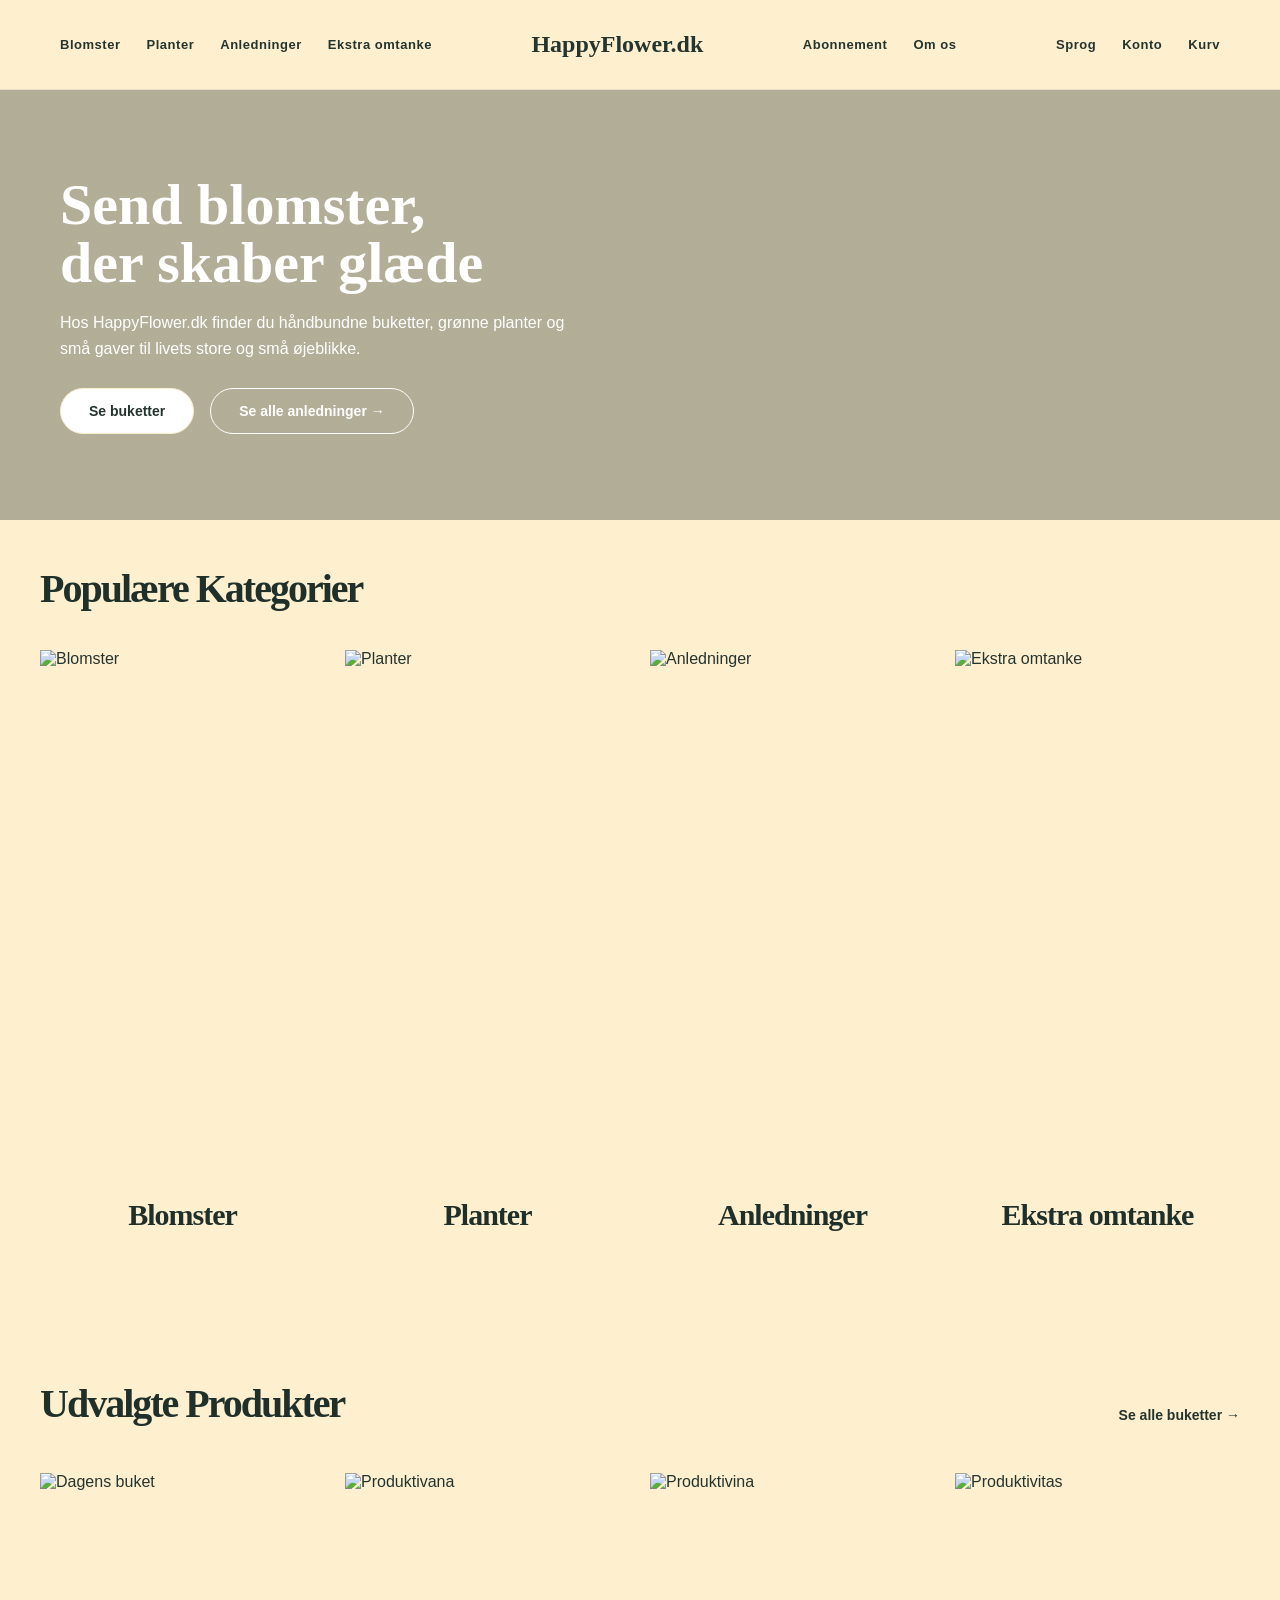
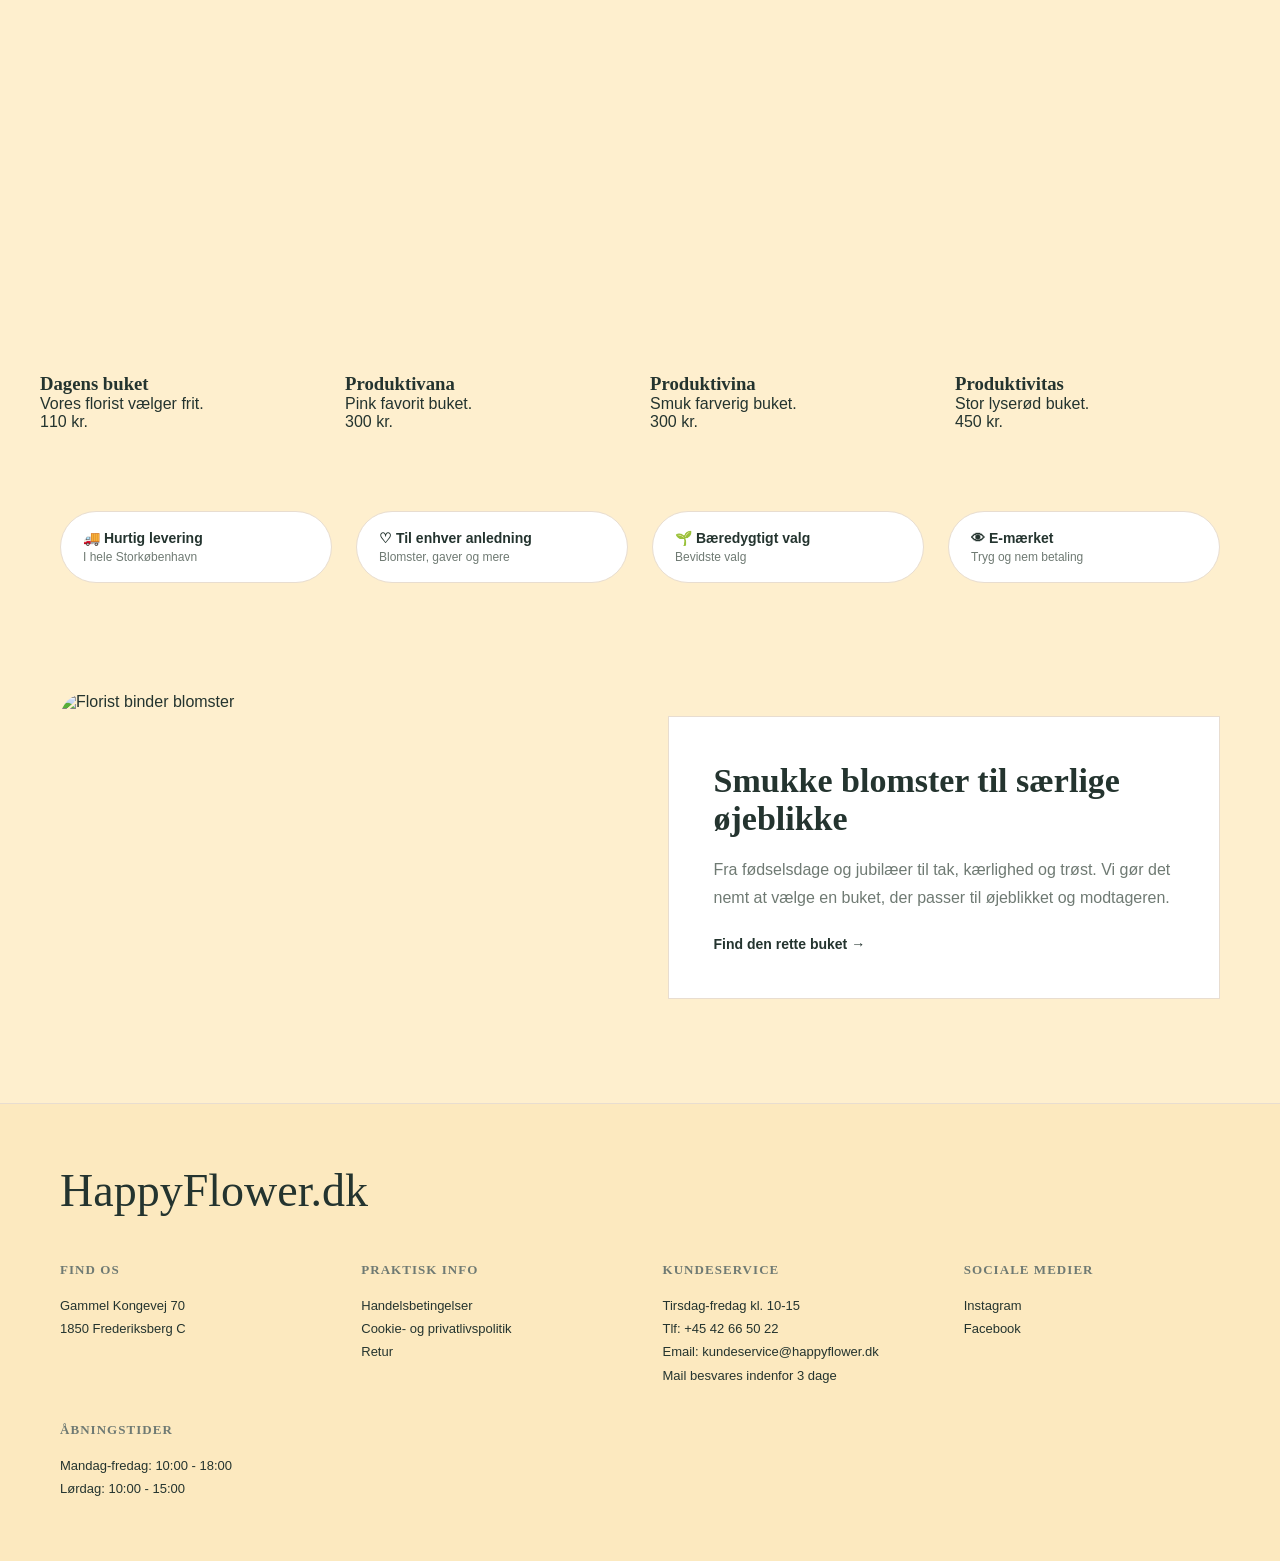
==== index.html @ df23d701 "Add files via upload" ====
<!doctype html>
<html lang="da">
  <head>
    <meta charset="UTF-8" />
    <meta name="viewport" content="width=device-width, initial-scale=1.0" />
    <title>Happyflower</title>
    <link rel="stylesheet" href="css/index.css" />
  </head>

  <body>
    <header class="site-header">
      <nav class="navigation-left">
        <a href="blomster.html" class="blomster">Blomster</a>
        <a href="#" class="nav-link">Planter</a>
        <a href="#" class="nav-link">Anledninger</a>
        <a href="#" class="nav-link">Ekstra omtanke</a>
      </nav>

      <div class="logo">HappyFlower.dk</div>

      <nav class="navigation-right">
        <a href="#" class="nav-link">Abonnement</a>
        <a href="#" class="nav-link">Om os</a>
      </nav>

      <div class="header-icons">
        <span class="icon">Sprog</span>
        <span class="icon">Konto</span>
        <span class="icon">Kurv</span>
      </div>
    </header>

    <main class="main-content">
      <section class="hero-section">
        <div class="hero-content">
          <h1>Send blomster,<br />der skaber glæde</h1>
          <p>Hos HappyFlower.dk finder du håndbundne buketter, grønne planter og små gaver til livets store og små øjeblikke.</p>

          <div class="hero-buttons">
            <a href="blomster.html" class="primary-button">Se buketter</a>
            <a href="anledninger.html" class="secondary-button">Se alle anledninger →</a>
          </div>
        </div>
      </section>

      <section class="categories-section">
        <h2 class="section-title">Populære Kategorier</h2>

        <div class="categories-grid">
          <a href="blomster.html" class="category-card">
            <img src="images¨/buket1.png" alt="Blomster" />
            <h3>Blomster</h3>
          </a>

          <a href="planter.html" class="category-card">
            <img src="images¨/plante.png" alt="Planter" />
            <h3>Planter</h3>
          </a>

          <a href="anledninger.html" class="category-card">
            <img src="images¨/begravelse.png" alt="Anledninger" />
            <h3>Anledninger</h3>
          </a>

          <a href="ekstra-omtanke.html" class="category-card">
            <img src="images¨/kort_6.webp" alt="Ekstra omtanke" />
            <h3>Ekstra omtanke</h3>
          </a>
        </div>
      </section>

      <section class="products-section">
        <div class="section-header">
          <h2 class="section-title">Udvalgte Produkter</h2>
          <a href="blomster.html">Se alle buketter →</a>
        </div>

        <div class="products-grid">
          <article class="product-card">
            <img src="images¨/buket3.png" alt="Dagens buket" />
            <h3>Dagens buket</h3>
            <p>Vores florist vælger frit.</p>
            <p class="price">110 kr.</p>
          </article>

          <article class="product-card">
            <img src="images¨/vin.png" alt="Produktivana" />
            <h3>Produktivana</h3>
            <p>Pink favorit buket.</p>
            <p class="price">300 kr.</p>
          </article>

          <article class="product-card">
            <img src="images¨/pynt2.png" alt="Produktivina" />
            <h3>Produktivina</h3>
            <p>Smuk farverig buket.</p>
            <p class="price">300 kr.</p>
          </article>

          <article class="product-card">
            <img src="images¨/dagensbuket.png" alt="Produktivitas" />
            <h3>Produktivitas</h3>
            <p>Stor lyserød buket.</p>
            <p class="price">450 kr.</p>
          </article>
        </div>
      </section>

      <section class="usp-section">
        <div class="usp-item">🚚 Hurtig levering<br /><span>I hele Storkøbenhavn</span></div>
        <div class="usp-item">♡ Til enhver anledning<br /><span>Blomster, gaver og mere</span></div>
        <div class="usp-item">🌱 Bæredygtigt valg<br /><span>Bevidste valg</span></div>
        <div class="usp-item">👁 E-mærket<br /><span>Tryg og nem betaling</span></div>
      </section>

      <section class="story-section">
        <img src="img/florist.jpg" alt="Florist binder blomster" />

        <div class="story-content">
          <h2>Smukke blomster til særlige øjeblikke</h2>
          <p>Fra fødselsdage og jubilæer til tak, kærlighed og trøst. Vi gør det nemt at vælge en buket, der passer til øjeblikket og modtageren.</p>
          <a href="blomster.html">Find den rette buket →</a>
        </div>
      </section>
    </main>
    <footer class="footer">
      <div class="footer-container">
        <div class="footer-column">
          <h3 class="footer-title">Find os</h3>
          <p>Gammel Kongevej 70</p>
          <p>1850 Frederiksberg C</p>
        </div>

        <div class="footer-column">
          <h3 class="footer-title">Praktisk info</h3>
          <a href="#">Handelsbetingelser</a>
          <a href="#">Cookie- og privatlivspolitik</a>
          <a href="#">Retur</a>
        </div>

        <div class="footer-column">
          <h3 class="footer-title">Kundeservice</h3>
          <p>Tirsdag-fredag kl. 10-15</p>
          <p>Tlf: +45 42 66 50 22</p>
          <p>Email: kundeservice@happyflower.dk</p>
          <p>Mail besvares indenfor 3 dage</p>
        </div>

        <div class="footer-column">
          <h3 class="footer-title">Sociale medier</h3>
          <a href="#">Instagram</a>
          <a href="#">Facebook</a>
        </div>
      </div>

      <div class="opening-hours">
        <h3 class="footer-title">Åbningstider</h3>
        <p>Mandag-fredag: 10:00 - 18:00</p>
        <p>Lørdag: 10:00 - 15:00</p>
      </div>
    </footer>
  </body>
</html>
---- css/index.css ----
:root {
  --eucalyptus: #a9b7a6;
  --peach: #fccdb8;
  --sunbeam: #feefce;
  --ivory: #f6efe4;
  --terracotta: #e9a07e;
  --dusty-rose: #dfa79c;
  --warm-beige: #e8d6b8;
  --olive: #b5b88a;
  --cream: #faf6ef;
  --text: #24342f;
  --muted: #6f7a73;
  --border: #e8ddd0;
}

* {
  box-sizing: border-box;
  margin: 0;
  padding: 0;
}

body {
  font-family: "Lato", Arial, sans-serif;
  background: #feefce;
  color: var(--text);
}

h1,
h2,
h3,
.logo,
.footer::before {
  font-family: "Playfair Display", Georgia, serif;
}

a {
  color: inherit;
  text-decoration: none;
}

img {
  width: 100%;
  display: block;
  object-fit: cover;
}

/* HEADER */

.site-header {
  background: #feefce;
  padding: 28px 60px;
  min-height: 90px;
  display: flex;
  align-items: center;
  justify-content: space-between;
  gap: 28px;
  border-bottom: 1px solid var(--border);
}

.logo {
  font-size: 24px;
  font-weight: 700;
  color: var(--text);
}

.navigation-left,
.navigation-right,
.header-icons {
  display: flex;
  align-items: center;
  gap: 26px;
}

.nav-link,
.blomster,
.icon {
  font-size: 13px;
  font-weight: 700;
  letter-spacing: 0.04em;
}

/* HERO */

.hero-section {
  min-height: 430px;
  padding: 70px 60px;
  display: flex;
  align-items: center;
  background:
    linear-gradient(rgba(36, 52, 47, 0.35), rgba(36, 52, 47, 0.35)),
    url("../img/hero.jpg") center / cover;
  color: white;
}

.hero-content {
  max-width: 520px;
}

.hero-content h1 {
  font-size: 58px;
  line-height: 1;
  margin-bottom: 18px;
}

.hero-content p {
  font-size: 16px;
  line-height: 1.6;
  margin-bottom: 26px;
}

.hero-buttons {
  display: flex;
  gap: 16px;
  align-items: center;
}

/* BUTTONS */

.primary-button,
.secondary-button {
  border-radius: 999px;
  padding: 14px 28px;
  font-size: 14px;
  font-weight: 700;
  transition: 0.2s ease;
}

.primary-button {
  background: white;
  color: var(--text);
  border: 1px solid var(--sunbeam);
}

.primary-button:hover {
  background: var(--peach);
  border-color: var(--peach);
}

.secondary-button {
  border: 1px solid white;
  color: white;
}

.secondary-button:hover {
  background: white;
  color: var(--text);
}

/* SECTIONS */

.categories-section,
.products-section,
.story-section,
.trusted-section {
  padding: 80px 60px;
}

.section-title {
  font-size: 28px;
  margin-bottom: 32px;
  color: var(--text);
}

.section-header {
  display: flex;
  justify-content: space-between;
  align-items: center;
  margin-bottom: 28px;
}

.section-header .section-title {
  margin-bottom: 0;
}

.section-header a,
.story-content a {
  font-size: 14px;
  font-weight: 700;
}

/* CATEGORIES */

.categories-section {
  padding: 110px 40px;
  background: #feefce;
}

.section-header {
  display: flex;
  justify-content: space-between;
  align-items: end;
  margin-bottom: 50px;
}

.section-title {
  font-size: 40px;
  line-height: 0.95;
  color: #1f302b;
  letter-spacing: -2px;
}

.categories-grid {
  display: grid;
  grid-template-columns: repeat(4, 1fr);
  gap: 20px;
  width: 100%;
}

.category-card {
  text-decoration: none;
  color: inherit;
}

.category-card img {
  width: 100%;
  height: 500px;
  object-fit: cover;
  display: block;
  transition: 0.4s ease;
}

.category-card:hover img {
  transform: scale(1.02);
}

.category-card {
  width: 100%;
  padding-top: 10px;
}

.category-card h3 {
  font-size: 30px;
  line-height: 10;
  color: #1f302b;
  letter-spacing: -1px;
  margin-top: -30%;
  text-align: center;
}

/* PRODUCTS */

.categories-section {
  padding: 50px 40px 10px;
}

.products-section {
  padding: 10px 40px 50px;
}

.products-header {
  display: flex;
  justify-content: space-between;
  align-items: end;
  margin-bottom: 50px;
}

.products-title {
  font-size: 40px;
  line-height: 0.95;
  color: #1f302b;
  letter-spacing: -2px;
}

.products-grid {
  display: grid;
  grid-template-columns: repeat(4, 1fr);
  gap: 20px;
  width: 100%;
}

.product-card {
  text-decoration: none;
  color: inherit;
}

.product-card img {
  width: 100%;
  height: 500px;
  object-fit: cover;
  display: block;
  transition: 0.4s ease;
}

.product-card:hover img {
  transform: scale(1.02);
}

.product-info {
  width: 100%;
  text-align: center;
  padding-top: 28px;
}

.product-info h3 {
  font-size: 30px;
  line-height: 10;
  color: #1f302b;
  letter-spacing: -1px;
  margin-top: -30%;
  text-align: center;
}

.product-info p {
  font-size: 15px;
  color: #4d5b56;
  line-height: 1.5;
}

.product-info .price {
  margin-top: 14px;
  color: #1f302b;
  font-weight: 700;
}

/* USP */

.usp-section {
  padding: 30px 60px;
  display: grid;
  grid-template-columns: repeat(4, 1fr);
  gap: 24px;
  background-color: #feefce;
}

.usp-item {
  background: #ffffff;
  border-radius: 999px;
  padding: 18px 22px;
  font-size: 14px;
  font-weight: 700;
  border: 1px solid var(--border);
}

.usp-item span {
  display: block;
  margin-top: 4px;
  font-size: 12px;
  color: var(--muted);
  font-weight: 400;
}

/* STORY */

.story-section {
  display: grid;
  grid-template-columns: 1fr 1fr;
  gap: 55px;
  align-items: center;
}

.story-section img {
  height: 330px;
  border-radius: 26px;
}

.story-content {
  background: #ffffff;
  border: 1px solid var(--border);
  padding: 45px;
}

.story-content h2 {
  font-size: 34px;
  margin-bottom: 18px;
}

.story-content p {
  font-size: 16px;
  line-height: 1.7;
  color: var(--muted);
  margin-bottom: 24px;
}

/* TRUSTED */

.trusted-section {
  background: #ffffff;
  text-align: center;
  border-top: 1px solid var(--border);
}

.trusted-logos {
  display: flex;
  justify-content: center;
  gap: 70px;
  flex-wrap: wrap;
  font-size: 18px;
  font-weight: 700;
}

/* FOOTER */

.footer {
  background: #fce9bf;
  padding: 60px;
  border-top: 1px solid var(--border);
}

.footer::before {
  content: "HappyFlower.dk";
  display: block;
  font-size: 46px;
  margin-bottom: 45px;
}

.footer-container {
  display: grid;
  grid-template-columns: repeat(4, 1fr);
  gap: 45px;
}

.footer-title {
  font-size: 13px;
  text-transform: uppercase;
  letter-spacing: 0.08em;
  color: var(--muted);
  margin-bottom: 16px;
}

.footer p,
.footer a {
  display: block;
  font-size: 13px;
  line-height: 1.8;
}

.opening-hours {
  margin-top: 35px;
}

/* RESPONSIVE */

@media (max-width: 900px) {
  .site-header {
    flex-wrap: wrap;
    padding: 25px;
  }

  .hero-section,
  .categories-section,
  .products-section,
  .story-section,
  .trusted-section,
  .footer,
  .usp-section {
    padding-left: 25px;
    padding-right: 25px;
  }

  .hero-content h1 {
    font-size: 42px;
  }

  .categories-grid,
  .products-grid,
  .usp-section,
  .footer-container,
  .story-section {
    grid-template-columns: 1fr 1fr;
  }
}

@media (max-width: 600px) {
  .categories-grid,
  .products-grid,
  .usp-section,
  .footer-container,
  .story-section {
    grid-template-columns: 1fr;
  }

  .hero-buttons {
    flex-direction: column;
    align-items: flex-start;
  }
}
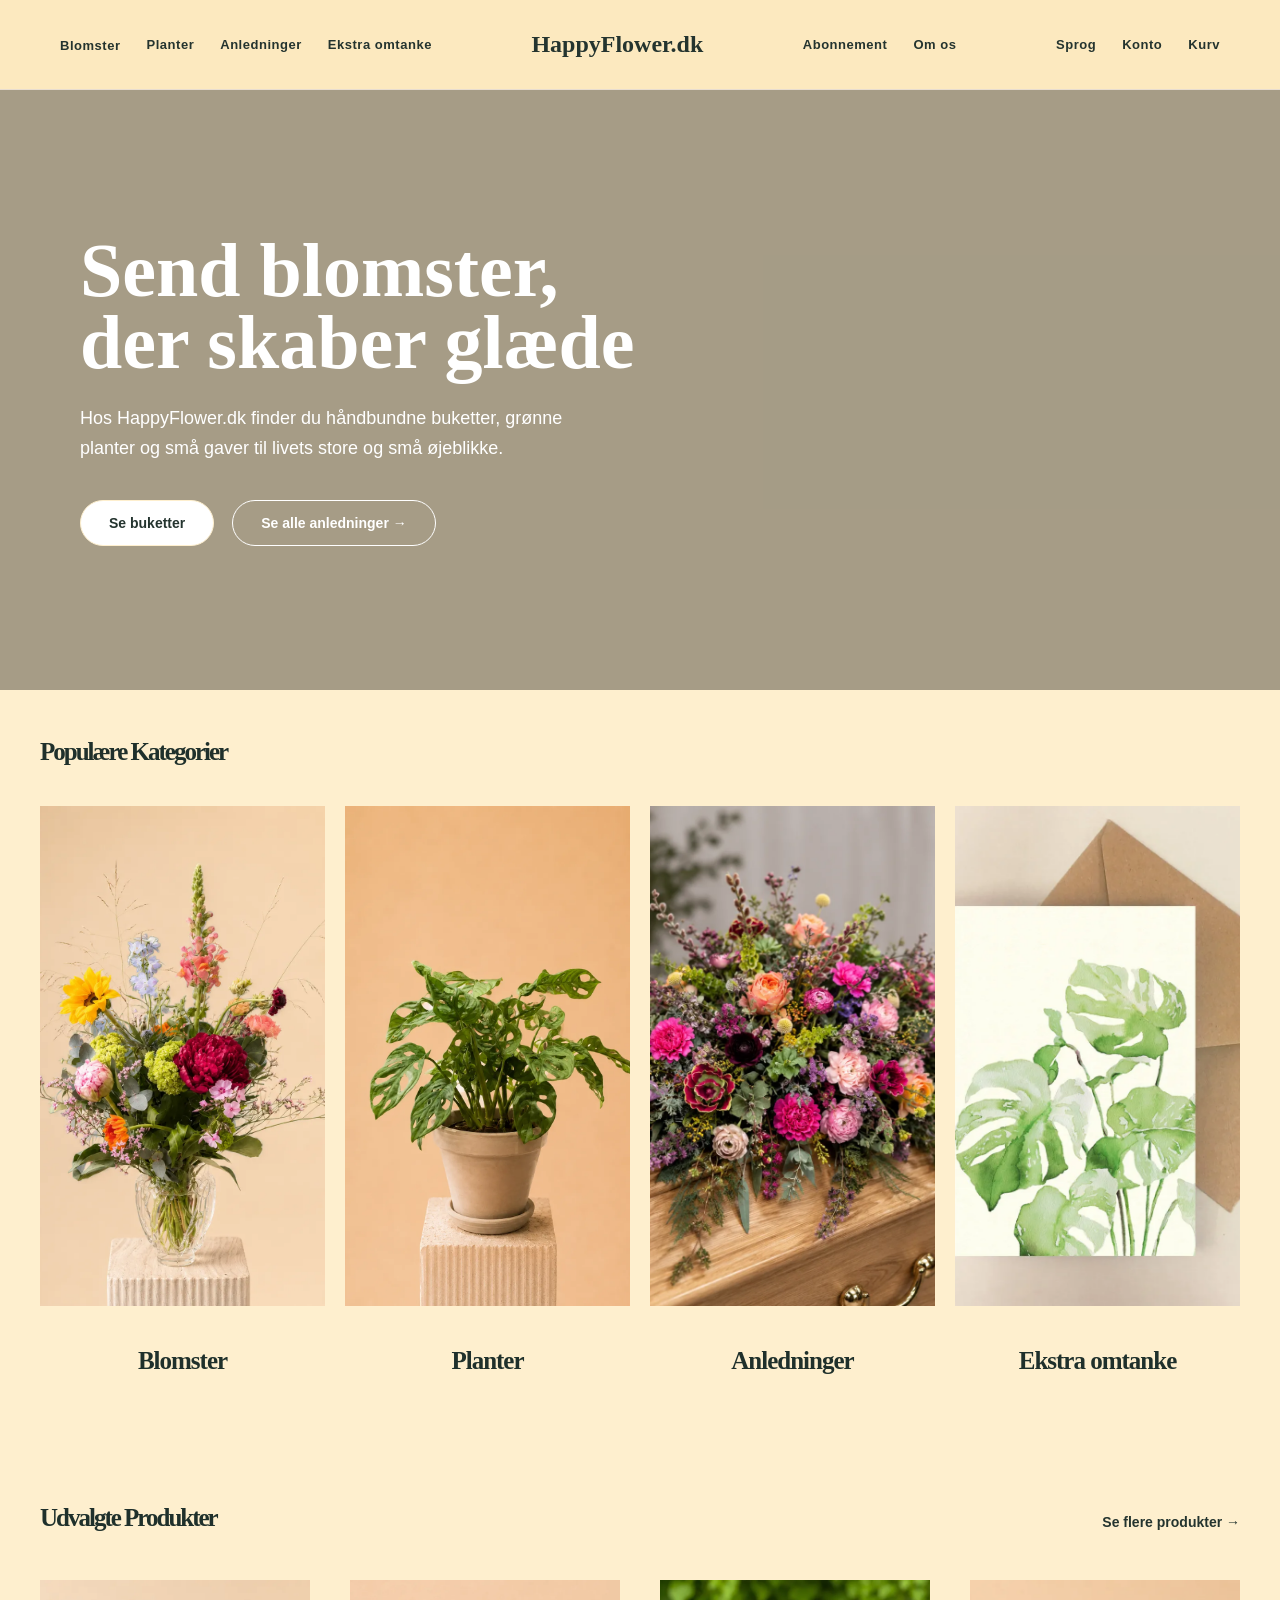
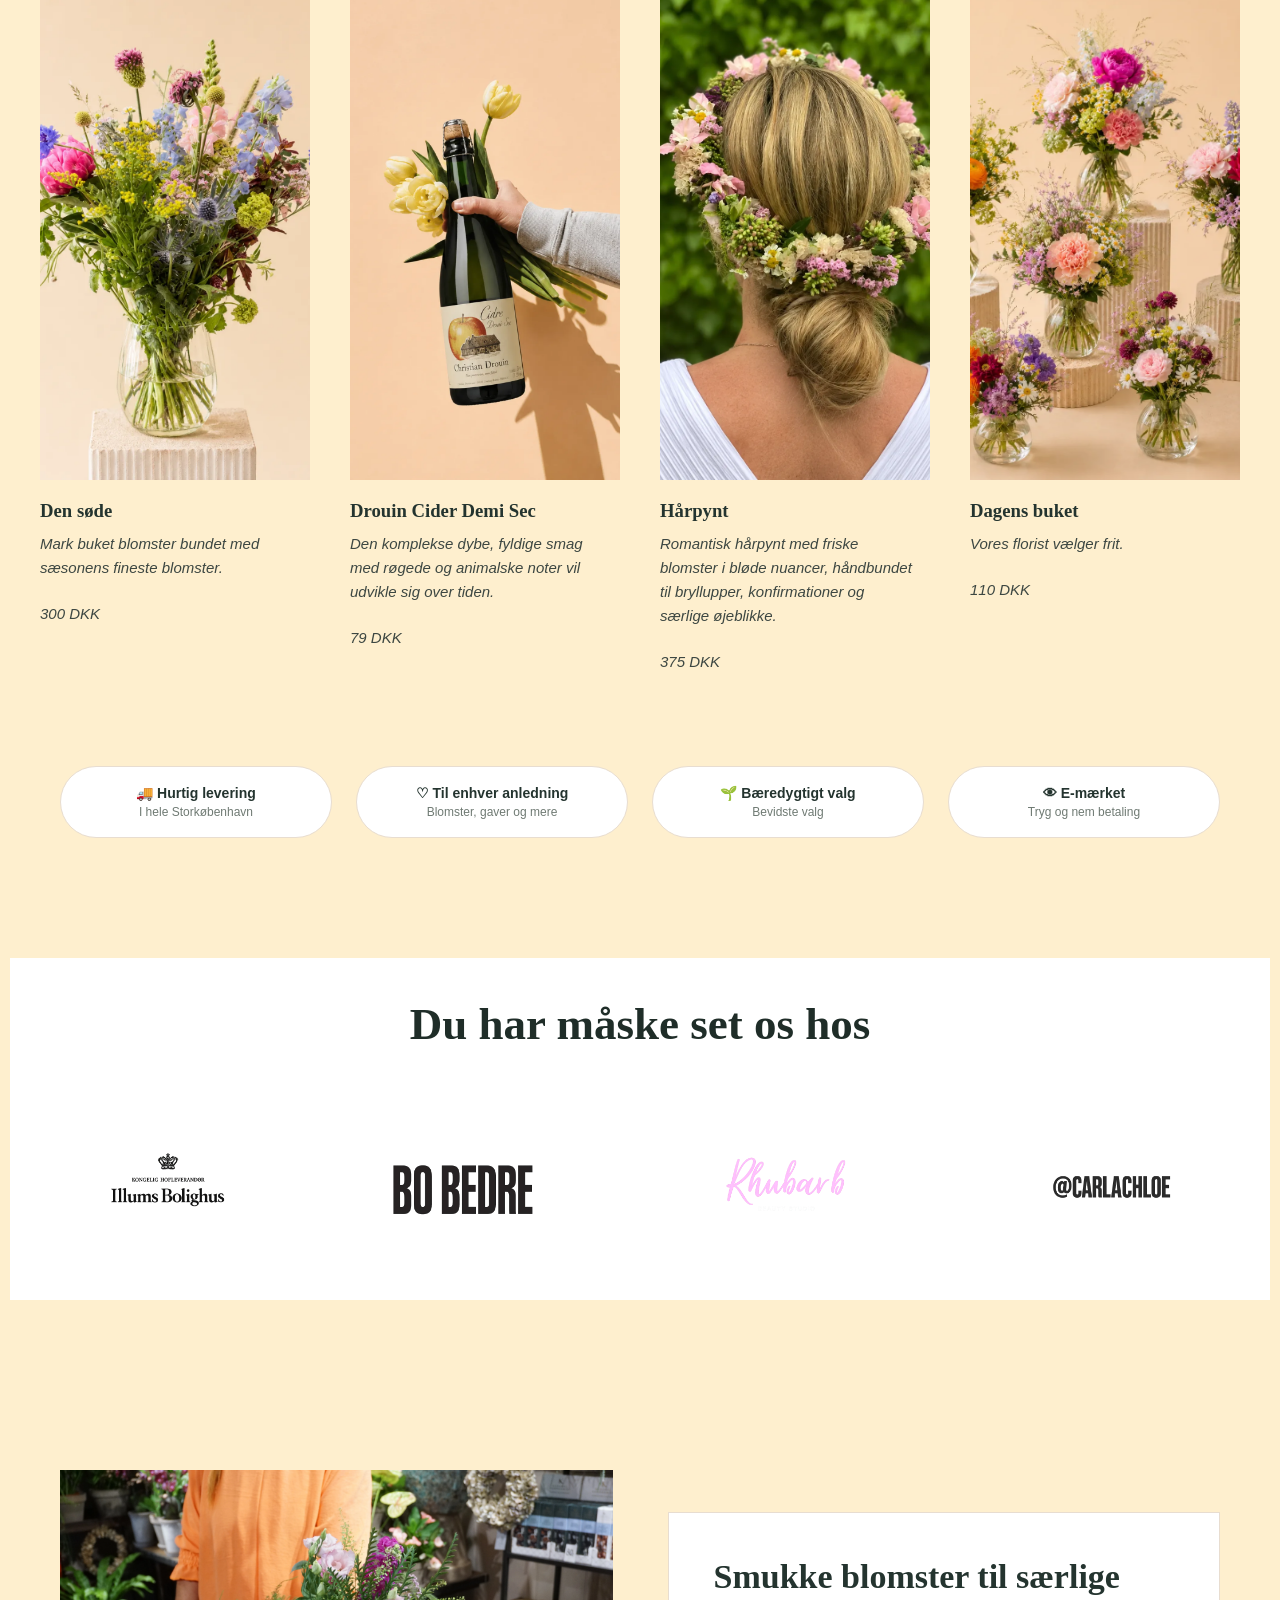
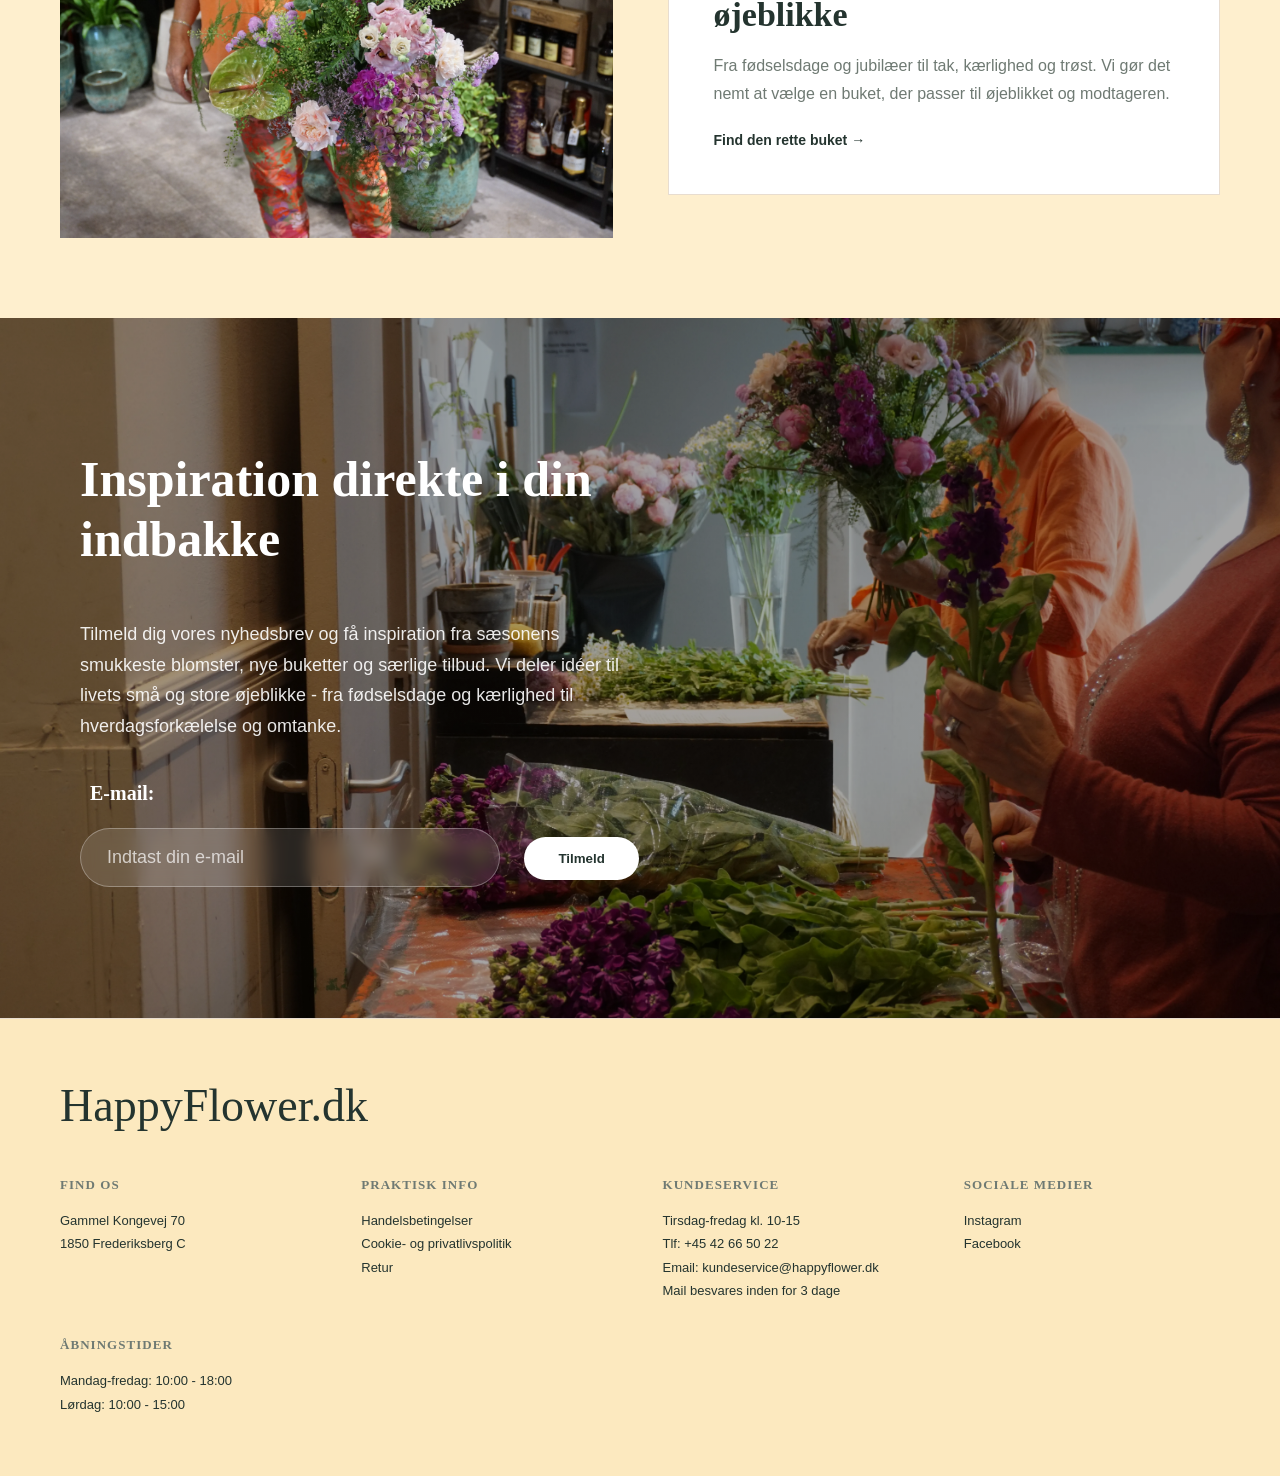
==== commit 324055b9: "Add files via upload" ====
--- a/index.html
+++ b/index.html
@@ -1,6 +1,7 @@
 <!doctype html>
 <html lang="da">
   <head>
+    <meta name="robots" content="noindex" />
     <meta charset="UTF-8" />
     <meta name="viewport" content="width=device-width, initial-scale=1.0" />
     <title>Happyflower</title>
@@ -10,35 +11,51 @@
   <body>
     <header class="site-header">
       <nav class="navigation-left">
-        <a href="blomster.html" class="blomster">Blomster</a>
+        <div class="dropdown">
+          <a href="blomster.html" class="blomster">Blomster</a>
+          <div class="dropdown-menu">
+            <a href="blomster.html">Alle blomster</a>
+            <a href="buketter.html">Buketter</a>
+            <a href="kranse.html">Kranse</a>
+            <a href="dekorationer.html">Dekorationer</a>
+          </div>
+        </div>
         <a href="#" class="nav-link">Planter</a>
         <a href="#" class="nav-link">Anledninger</a>
         <a href="#" class="nav-link">Ekstra omtanke</a>
       </nav>
 
-      <div class="logo">HappyFlower.dk</div>
+      <a href="index.html" class="logo">HappyFlower.dk</a>
 
       <nav class="navigation-right">
         <a href="#" class="nav-link">Abonnement</a>
-        <a href="#" class="nav-link">Om os</a>
+        <a href="omos.html" class="nav-link">Om os</a>
       </nav>
 
       <div class="header-icons">
         <span class="icon">Sprog</span>
         <span class="icon">Konto</span>
-        <span class="icon">Kurv</span>
+        <a href="kurv.html" class="blomster">Kurv</a>
       </div>
     </header>
 
     <main class="main-content">
       <section class="hero-section">
+        <video autoplay muted loop playsinline class="hero-video">
+          <source src="herovideo.mp4" type="video/mp4" />
+        </video>
+
+        <div class="hero-overlay"></div>
+
         <div class="hero-content">
           <h1>Send blomster,<br />der skaber glæde</h1>
+
           <p>Hos HappyFlower.dk finder du håndbundne buketter, grønne planter og små gaver til livets store og små øjeblikke.</p>
 
           <div class="hero-buttons">
             <a href="blomster.html" class="primary-button">Se buketter</a>
-            <a href="anledninger.html" class="secondary-button">Se alle anledninger →</a>
+
+            <a href="anledninger.html" class="secondary-button"> Se alle anledninger → </a>
           </div>
         </div>
       </section>
@@ -48,22 +65,22 @@
 
         <div class="categories-grid">
           <a href="blomster.html" class="category-card">
-            <img src="images¨/buket1.png" alt="Blomster" />
+            <img src="images/buket1.webp" alt="Blomster" />
             <h3>Blomster</h3>
           </a>
 
           <a href="planter.html" class="category-card">
-            <img src="images¨/plante.png" alt="Planter" />
+            <img src="images/plante.webp" alt="Planter" />
             <h3>Planter</h3>
           </a>
 
           <a href="anledninger.html" class="category-card">
-            <img src="images¨/begravelse.png" alt="Anledninger" />
+            <img src="images/begravelse.webp" alt="Anledninger" />
             <h3>Anledninger</h3>
           </a>
 
           <a href="ekstra-omtanke.html" class="category-card">
-            <img src="images¨/kort_6.webp" alt="Ekstra omtanke" />
+            <img src="images/kort_4.webp" alt="Ekstra omtanke" />
             <h3>Ekstra omtanke</h3>
           </a>
         </div>
@@ -72,36 +89,36 @@
       <section class="products-section">
         <div class="section-header">
           <h2 class="section-title">Udvalgte Produkter</h2>
-          <a href="blomster.html">Se alle buketter →</a>
+          <a href="blomster.html">Se flere produkter →</a>
         </div>
 
         <div class="products-grid">
           <article class="product-card">
-            <img src="images¨/buket3.png" alt="Dagens buket" />
+            <img src="images/buket3.webp" alt="Den søde" />
+            <h3>Den søde</h3>
+            <p>Mark buket blomster bundet med sæsonens fineste blomster.</p>
+            <p class="price">300 DKK</p>
+          </article>
+
+          <article class="product-card">
+            <img src="images/vin.webp" alt="Produkter" />
+            <h3>Drouin Cider Demi Sec</h3>
+            <p>Den komplekse dybe, fyldige smag med røgede og animalske noter vil udvikle sig over tiden.</p>
+            <p class="price">79 DKK</p>
+          </article>
+
+          <article class="product-card">
+            <img src="images/pynt2.webp" alt="Produkter" />
+            <h3>Hårpynt</h3>
+            <p>Romantisk hårpynt med friske blomster i bløde nuancer, håndbundet til bryllupper, konfirmationer og særlige øjeblikke.</p>
+            <p class="price">375 DKK</p>
+          </article>
+
+          <article class="product-card">
+            <img src="images/dagensbuket.webp" alt="Produkter" />
             <h3>Dagens buket</h3>
             <p>Vores florist vælger frit.</p>
-            <p class="price">110 kr.</p>
-          </article>
-
-          <article class="product-card">
-            <img src="images¨/vin.png" alt="Produktivana" />
-            <h3>Produktivana</h3>
-            <p>Pink favorit buket.</p>
-            <p class="price">300 kr.</p>
-          </article>
-
-          <article class="product-card">
-            <img src="images¨/pynt2.png" alt="Produktivina" />
-            <h3>Produktivina</h3>
-            <p>Smuk farverig buket.</p>
-            <p class="price">300 kr.</p>
-          </article>
-
-          <article class="product-card">
-            <img src="images¨/dagensbuket.png" alt="Produktivitas" />
-            <h3>Produktivitas</h3>
-            <p>Stor lyserød buket.</p>
-            <p class="price">450 kr.</p>
+            <p class="price">110 DKK</p>
           </article>
         </div>
       </section>
@@ -113,8 +130,19 @@
         <div class="usp-item">👁 E-mærket<br /><span>Tryg og nem betaling</span></div>
       </section>
 
+      <section class="featured-section">
+        <h2>Du har måske set os hos</h2>
+
+        <div class="featured-logos">
+          <img src="images/bolighus.webp" alt="Illums Bolighus" />
+          <img src="images/bobedre.webp" alt="Bo Bedre" />
+          <img src="images/rhubarbstudio.webp" alt="Rhubarb Studio" />
+          <img src="images/carlachloe.webp" alt="Carla Chloe" />
+        </div>
+      </section>
+
       <section class="story-section">
-        <img src="img/florist.jpg" alt="Florist binder blomster" />
+        <img src="images/buketihånden.webp" alt="Florist binder blomster" />
 
         <div class="story-content">
           <h2>Smukke blomster til særlige øjeblikke</h2>
@@ -122,6 +150,19 @@
           <a href="blomster.html">Find den rette buket →</a>
         </div>
       </section>
+      <section class="newsletter-section">
+        <div class="newsletter-container">
+          <div class="newsletter-content">
+            <h2>Inspiration direkte i din indbakke</h2>
+            <p>Tilmeld dig vores nyhedsbrev og få inspiration fra sæsonens smukkeste blomster, nye buketter og særlige tilbud. Vi deler idéer til livets små og store øjeblikke - fra fødselsdage og kærlighed til hverdagsforkælelse og omtanke.</p>
+            <div class="newsletter-form">
+              <label for="email">E-mail:</label>
+              <input type="email" id="email" placeholder="Indtast din e-mail" />
+              <button class="newsletter-button">Tilmeld</button>
+            </div>
+          </div>
+        </div>
+      </section>
     </main>
     <footer class="footer">
       <div class="footer-container">
@@ -143,7 +184,7 @@
           <p>Tirsdag-fredag kl. 10-15</p>
           <p>Tlf: +45 42 66 50 22</p>
           <p>Email: kundeservice@happyflower.dk</p>
-          <p>Mail besvares indenfor 3 dage</p>
+          <p>Mail besvares inden for 3 dage</p>
         </div>
 
         <div class="footer-column">
--- a/css/index.css
+++ b/css/index.css
@@ -47,7 +47,7 @@
 /* HEADER */
 
 .site-header {
-  background: #feefce;
+  background: #fce9bf;
   padding: 28px 60px;
   min-height: 90px;
   display: flex;
@@ -79,39 +79,128 @@
   letter-spacing: 0.04em;
 }
 
+.dropdown {
+  position: relative;
+}
+
+.dropdown-menu {
+  display: none;
+  position: absolute;
+  top: 100%;
+  left: 0;
+  min-width: 220px;
+  background: #fffaf0;
+  border: 1px solid var(--border);
+  border-radius: 14px;
+  padding: 12px 0;
+  z-index: 999;
+  box-shadow: 0 12px 30px rgba(0, 0, 0, 0.08);
+}
+
+.dropdown-menu a {
+  display: block;
+  padding: 14px 20px;
+  font-size: 13px;
+  font-weight: 700;
+  color: var(--text);
+  transition: 0.2s ease;
+}
+
+.dropdown-menu a:hover {
+  background: #feefce;
+  padding-left: 24px;
+}
+
+.dropdown:hover .dropdown-menu {
+  display: block;
+}
+
 /* HERO */
 
+.hero-video {
+  position: absolute;
+  top: 0;
+  left: 0;
+  width: 100%;
+  height: 100%;
+  object-fit: cover;
+  z-index: 1;
+}
+
 .hero-section {
-  min-height: 430px;
-  padding: 70px 60px;
+  min-height: 600px;
+  height: 600px;
+  position: relative;
   display: flex;
   align-items: center;
-  background:
-    linear-gradient(rgba(36, 52, 47, 0.35), rgba(36, 52, 47, 0.35)),
-    url("../img/hero.jpg") center / cover;
+  padding: 0 80px;
+  overflow: hidden;
+}
+
+.hero-overlay {
+  position: absolute;
+  inset: 0;
+  background: rgba(0, 0, 0, 0.35);
+  z-index: 2;
+}
+
+.hero-content {
+  position: relative;
+  z-index: 3;
+  max-width: 620px;
   color: white;
 }
 
-.hero-content {
+.hero-content h1 {
+  font-family: "Playfair Display", serif;
+  font-size: 76px;
+  line-height: 0.95;
+  margin-bottom: 24px;
+  font-weight: 700;
+}
+
+.hero-content p {
+  font-size: 18px;
+  line-height: 1.7;
+  margin-bottom: 36px;
   max-width: 520px;
-}
-
-.hero-content h1 {
-  font-size: 58px;
-  line-height: 1;
-  margin-bottom: 18px;
-}
-
-.hero-content p {
-  font-size: 16px;
-  line-height: 1.6;
-  margin-bottom: 26px;
 }
 
 .hero-buttons {
   display: flex;
-  gap: 16px;
+  gap: 18px;
   align-items: center;
+}
+
+.primary-button {
+  background: #ffe3a6;
+  color: #24342f;
+  padding: 15px 32px;
+  border-radius: 999px;
+  font-size: 14px;
+  font-weight: 700;
+  border: none;
+  transition: 0.2s ease;
+}
+
+.primary-button:hover {
+  background: #fccdb8;
+  transform: translateY(-2px);
+}
+
+.secondary-button {
+  color: white;
+  border: 1px solid rgba(255, 255, 255, 0.7);
+  padding: 15px 28px;
+  border-radius: 999px;
+  font-size: 14px;
+  font-weight: 700;
+  transition: 0.2s ease;
+}
+
+.secondary-button:hover {
+  background: white;
+  color: #24342f;
 }
 
 /* BUTTONS */
@@ -193,7 +282,7 @@
 }
 
 .section-title {
-  font-size: 40px;
+  font-size: 25px;
   line-height: 0.95;
   color: #1f302b;
   letter-spacing: -2px;
@@ -229,11 +318,11 @@
 }
 
 .category-card h3 {
-  font-size: 30px;
+  font-size: 25px;
   line-height: 10;
   color: #1f302b;
   letter-spacing: -1px;
-  margin-top: -30%;
+  margin-top: -70px;
   text-align: center;
 }
 
@@ -255,7 +344,7 @@
 }
 
 .products-title {
-  font-size: 40px;
+  font-size: 50px;
   line-height: 0.95;
   color: #1f302b;
   letter-spacing: -2px;
@@ -264,7 +353,7 @@
 .products-grid {
   display: grid;
   grid-template-columns: repeat(4, 1fr);
-  gap: 20px;
+  gap: 40px;
   width: 100%;
 }
 
@@ -279,37 +368,38 @@
   object-fit: cover;
   display: block;
   transition: 0.4s ease;
+  margin-bottom: 20px;
 }
 
 .product-card:hover img {
   transform: scale(1.02);
 }
 
-.product-info {
-  width: 100%;
-  text-align: center;
-  padding-top: 28px;
-}
-
 .product-info h3 {
-  font-size: 30px;
-  line-height: 10;
+  font-size: 25px;
+  line-height: 1.2;
   color: #1f302b;
   letter-spacing: -1px;
-  margin-top: -30%;
-  text-align: center;
-}
-
-.product-info p {
+  margin-top: 0;
+  margin-bottom: 14px;
+  text-align: left;
+}
+
+.product-card p {
   font-size: 15px;
-  color: #4d5b56;
-  line-height: 1.5;
+  line-height: 1.6;
+  color: #3d4742;
+  margin-bottom: 12px;
+  padding-top: 10px;
+  max-width: 95%;
+  font-style: italic;
 }
 
 .product-info .price {
-  margin-top: 14px;
-  color: #1f302b;
-  font-weight: 700;
+  font-size: 20px;
+  font-weight: 700;
+  margin-top: 15px;
+  letter-spacing: 0.02em;
 }
 
 /* USP */
@@ -329,6 +419,7 @@
   font-size: 14px;
   font-weight: 700;
   border: 1px solid var(--border);
+  text-align: center;
 }
 
 .usp-item span {
@@ -339,6 +430,20 @@
   font-weight: 400;
 }
 
+.featured-logos img {
+  width: 100%;
+  max-width: 200px;
+  height: 200px;
+  object-fit: contain;
+  margin: 0 auto;
+  transition: 0.3s ease;
+  opacity: 0.9;
+}
+
+.featured-section h2 {
+  font-size: 45px !important;
+}
+
 /* STORY */
 
 .story-section {
@@ -348,11 +453,6 @@
   align-items: center;
 }
 
-.story-section img {
-  height: 330px;
-  border-radius: 26px;
-}
-
 .story-content {
   background: #ffffff;
   border: 1px solid var(--border);
@@ -373,19 +473,141 @@
 
 /* TRUSTED */
 
-.trusted-section {
+.featured-section {
   background: #ffffff;
+  padding: 40px 40px;
   text-align: center;
-  border-top: 1px solid var(--border);
-}
-
-.trusted-logos {
+  margin: 90px 10px;
+}
+
+.featured-section h2 {
+  font-family: "Playfair Display", serif;
+  font-size: 56px;
+  color: #1f2d28;
+  margin-bottom: 70px;
+}
+
+.featured-logos {
   display: flex;
-  justify-content: center;
-  gap: 70px;
+  justify-content: space-between;
+  align-items: center;
+  gap: 60px;
   flex-wrap: wrap;
+}
+
+.featured-logos img {
+  max-height: 140px;
+  width: auto;
+  object-fit: contain;
+  opacity: 0.95;
+  transition: 0.2s ease;
+}
+
+.featured-logos img:hover {
+  opacity: 1;
+  transform: scale(1.03);
+}
+
+/* NEWSLETTER */
+
+.newsletter-section {
+  min-height: 700px;
+  background: linear-gradient(rgba(0, 0, 0, 0.35), rgba(0, 0, 0, 0.35)), url("/images/newsletter.webp");
+  background-size: cover;
+  background-position: center;
+  background-repeat: no-repeat;
+  display: flex;
+  align-items: center;
+  padding: 0 80px;
+}
+
+.newsletter-container {
+  width: 100%;
+}
+
+.newsletter-content {
+  max-width: 650px;
+  color: white;
+}
+
+.newsletter-content h2 {
+  font-size: 50px;
+  line-height: 1.2;
+  color: white;
+  margin-bottom: 50px;
+}
+
+.newsletter-content p {
+  max-width: 560px;
+  margin-top: 18px;
+  margin-bottom: 34px;
   font-size: 18px;
-  font-weight: 700;
+  line-height: 1.7;
+  color: rgba(255, 255, 255, 0.9);
+  font-weight: 400;
+}
+
+.newsletter-form input {
+  border-bottom: 2px solid rgba(255, 255, 255, 0.7);
+  color: white;
+}
+
+.newsletter-image {
+  display: none;
+}
+
+.newsletter-form {
+  margin-top: 40px;
+}
+
+.newsletter-form label {
+  display: block;
+  font-size: 20px;
+  font-weight: 600;
+  color: white;
+  margin-bottom: 14px;
+  font-family: serif;
+  margin-left: 10px;
+}
+
+.newsletter-form input {
+  width: 100%;
+  max-width: 420px;
+  background: rgba(255, 255, 255, 0.12);
+  backdrop-filter: blur(8px);
+  border: 1px solid rgba(255, 255, 255, 0.3);
+  border-radius: 999px;
+  padding: 18px 26px;
+  color: white;
+  font-size: 18px;
+  outline: none;
+  transition: 0.3s ease;
+}
+
+.newsletter-form input::placeholder {
+  color: rgba(255, 255, 255, 0.7);
+}
+
+.newsletter-form input:focus {
+  border-color: white;
+  background: rgba(255, 255, 255, 0.18);
+}
+
+.newsletter-button {
+  margin-top: 18px;
+  background: white;
+  color: #24342f;
+  border: none;
+  border-radius: 999px;
+  padding: 14px 34px;
+  font-weight: 700;
+  cursor: pointer;
+  margin-left: 20px;
+}
+
+.newsletter-button:hover {
+  background: #fccdb8;
+  transform: translateY(-2px);
 }
 
 /* FOOTER */
@@ -431,24 +653,28 @@
 /* RESPONSIVE */
 
 @media (max-width: 900px) {
+  .site-header,
+  .navigation-left,
+  .navigation-right,
+  .header-icons {
+    flex-wrap: wrap;
+    justify-content: center;
+  }
+
   .site-header {
-    flex-wrap: wrap;
-    padding: 25px;
+    padding: 22px;
+    gap: 18px;
   }
 
   .hero-section,
-  .categories-section,
-  .products-section,
-  .story-section,
-  .trusted-section,
-  .footer,
-  .usp-section {
-    padding-left: 25px;
-    padding-right: 25px;
-  }
-
-  .hero-content h1 {
-    font-size: 42px;
+  .newsletter-section {
+    padding: 0 28px;
+    min-height: 620px;
+  }
+
+  .hero-content h1,
+  .newsletter-content h2 {
+    font-size: 46px;
   }
 
   .categories-grid,
@@ -458,9 +684,78 @@
   .story-section {
     grid-template-columns: 1fr 1fr;
   }
+
+  .category-card img,
+  .product-card img {
+    height: 360px;
+  }
+
+  .featured-logos {
+    justify-content: center;
+  }
 }
 
 @media (max-width: 600px) {
+  .site-header {
+    flex-direction: column;
+    align-items: center;
+    padding: 20px;
+  }
+
+  .navigation-left,
+  .navigation-right,
+  .header-icons {
+    gap: 14px;
+    justify-content: center;
+    flex-wrap: wrap;
+  }
+
+  .logo {
+    width: 100%;
+    text-align: center;
+    font-size: 28px;
+    margin: 10px 0;
+  }
+
+  .hero-section {
+    min-height: 560px;
+    padding: 0 22px;
+    background-position: center;
+  }
+
+  .hero-content h1 {
+    font-size: 42px;
+    line-height: 1;
+  }
+
+  .hero-content p,
+  .newsletter-content p {
+    font-size: 16px;
+    line-height: 1.6;
+  }
+
+  .hero-buttons {
+    flex-direction: column;
+    align-items: flex-start;
+    width: 100%;
+  }
+
+  .primary-button,
+  .secondary-button {
+    width: 100%;
+    text-align: center;
+  }
+
+  .categories-section,
+  .products-section,
+  .story-section,
+  .featured-section,
+  .footer,
+  .usp-section {
+    padding-left: 22px;
+    padding-right: 22px;
+  }
+
   .categories-grid,
   .products-grid,
   .usp-section,
@@ -469,8 +764,98 @@
     grid-template-columns: 1fr;
   }
 
-  .hero-buttons {
-    flex-direction: column;
-    align-items: flex-start;
-  }
-}
+  .category-card img,
+  .product-card img {
+    height: 420px;
+  }
+
+  .category-card h3 {
+    line-height: normal;
+    margin-top: 18px;
+  }
+
+  .section-title {
+    font-size: 34px;
+  }
+
+  .featured-section {
+    margin: 50px 0;
+    padding-top: 45px;
+    padding-bottom: 45px;
+  }
+
+  .featured-section h2 {
+    font-size: 34px !important;
+    margin-bottom: 35px;
+  }
+
+  .featured-logos {
+    gap: 25px;
+    justify-content: center;
+  }
+
+  .featured-logos img {
+    max-height: 90px;
+  }
+
+  .story-section {
+    gap: 30px;
+  }
+
+  .story-content {
+    padding: 30px;
+  }
+
+  .story-content h2 {
+    font-size: 30px;
+  }
+
+  .newsletter-section {
+    min-height: 700px;
+    padding: 60px 24px;
+    background-position: center;
+  }
+
+  .newsletter-content h2 {
+    font-size: 38px;
+    line-height: 1.1;
+    margin-bottom: 22px;
+  }
+
+  .newsletter-form {
+    width: 100%;
+  }
+
+  .newsletter-form label {
+    margin-left: 0;
+  }
+
+  .newsletter-form input {
+    max-width: 100%;
+    width: 100%;
+  }
+
+  .newsletter-button {
+    width: 100%;
+    max-width: 100%;
+    margin-left: 0;
+    margin-top: 16px;
+  }
+
+  .footer {
+    padding: 40px 22px;
+  }
+
+  .footer::before {
+    font-size: 34px;
+    margin-bottom: 30px;
+  }
+
+  .footer-container {
+    gap: 30px;
+  }
+
+  .opening-hours {
+    margin-top: 30px;
+  }
+}
